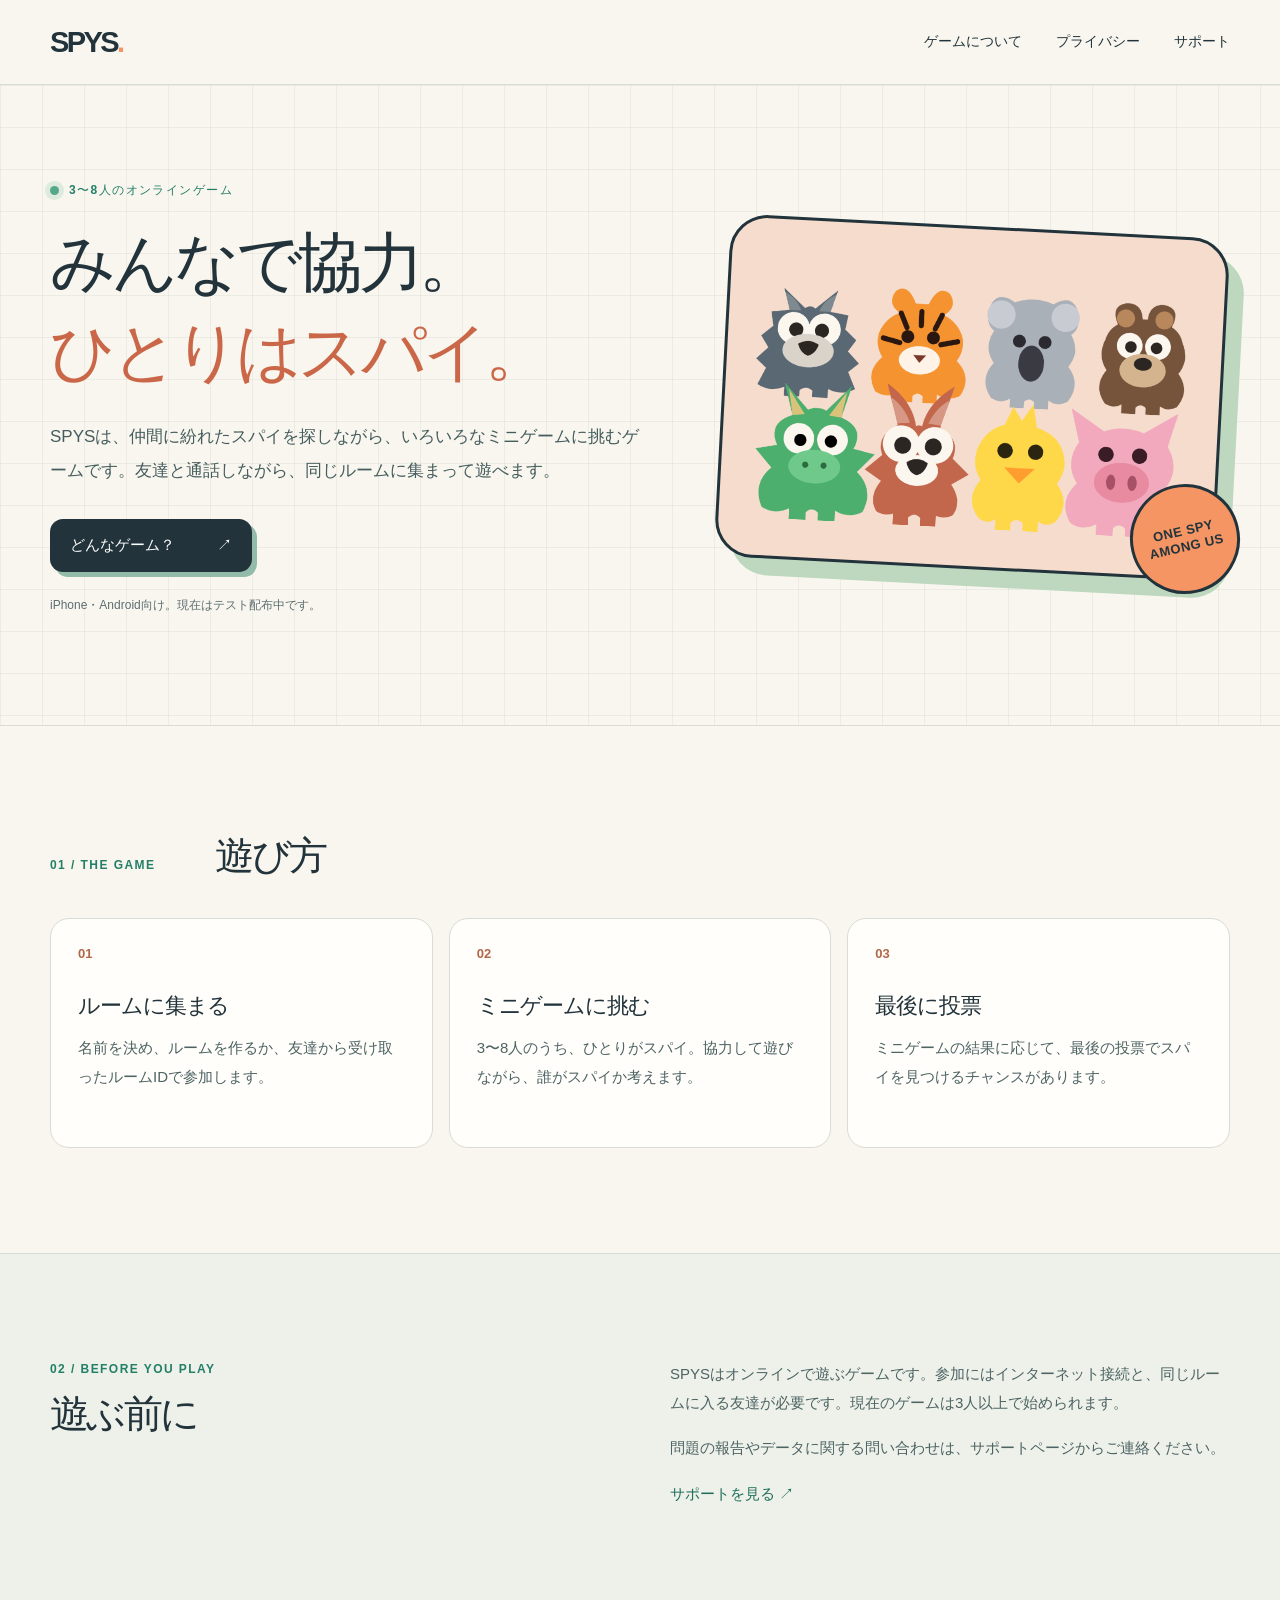
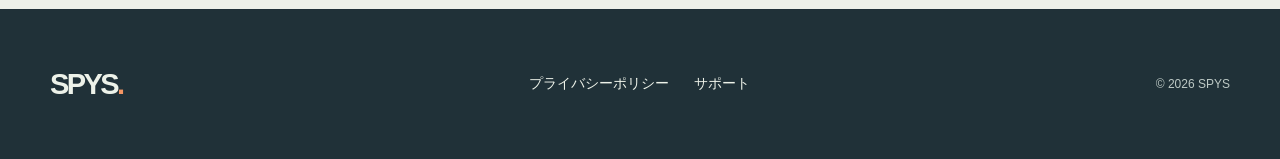
==== index.html @ bb809b17 "Draft SPYS public website and policy pages" ====
<!doctype html>
<html lang="ja">
<head>
  <meta charset="utf-8">
  <meta name="viewport" content="width=device-width, initial-scale=1">
  <meta name="theme-color" content="#f8f6ee">
  <meta name="description" content="SPYSは、3〜8人で遊ぶ協力と推理のオンラインミニゲームです。">
  <title>SPYS — ミニゲーム人狼</title>
  <link rel="icon" href="assets/icon.png" type="image/png">
  <link rel="stylesheet" href="styles.css">
</head>
<body>
  <header class="site-header">
    <div class="wrap header-inner">
      <a class="wordmark" href="./" aria-label="SPYS ホーム">SPYS<span class="wordmark-dot">.</span></a>
      <nav aria-label="メインメニュー">
        <a href="#about">ゲームについて</a>
        <a href="privacy.html">プライバシー</a>
        <a href="support.html">サポート</a>
      </nav>
    </div>
  </header>

  <main>
    <section class="hero grid-bg">
      <div class="wrap hero-inner">
        <div class="hero-copy">
          <p class="eyebrow"><span class="signal"></span> 3〜8人のオンラインゲーム</p>
          <h1>みんなで協力。<br><em>ひとりはスパイ。</em></h1>
          <p class="lead">SPYSは、仲間に紛れたスパイを探しながら、いろいろなミニゲームに挑むゲームです。友達と通話しながら、同じルームに集まって遊べます。</p>
          <a class="button" href="#about">どんなゲーム？ <span aria-hidden="true">↗</span></a>
          <p class="hero-note">iPhone・Android向け。現在はテスト配布中です。</p>
        </div>
        <div class="hero-art">
          <div class="art-frame"><img src="assets/lineup.png" alt="SPYSに登場する動物のコマ" width="1536" height="1024"></div>
          <span class="art-stamp">ONE SPY<br>AMONG US</span>
        </div>
      </div>
    </section>

    <section class="section wrap" id="about">
      <div class="section-heading"><span class="index">01 / THE GAME</span><h2>遊び方</h2></div>
      <div class="steps">
        <article><span class="step-no">01</span><h3>ルームに集まる</h3><p>名前を決め、ルームを作るか、友達から受け取ったルームIDで参加します。</p></article>
        <article><span class="step-no">02</span><h3>ミニゲームに挑む</h3><p>3〜8人のうち、ひとりがスパイ。協力して遊びながら、誰がスパイか考えます。</p></article>
        <article><span class="step-no">03</span><h3>最後に投票</h3><p>ミニゲームの結果に応じて、最後の投票でスパイを見つけるチャンスがあります。</p></article>
      </div>
    </section>

    <section class="section section-soft">
      <div class="wrap two-col">
        <div><span class="index">02 / BEFORE YOU PLAY</span><h2>遊ぶ前に</h2></div>
        <div class="body-copy"><p>SPYSはオンラインで遊ぶゲームです。参加にはインターネット接続と、同じルームに入る友達が必要です。現在のゲームは3人以上で始められます。</p><p>問題の報告やデータに関する問い合わせは、サポートページからご連絡ください。</p><a class="text-link" href="support.html">サポートを見る <span aria-hidden="true">↗</span></a></div>
      </div>
    </section>
  </main>

  <footer class="site-footer"><div class="wrap footer-inner"><span class="wordmark">SPYS<span class="wordmark-dot">.</span></span><div><a href="privacy.html">プライバシーポリシー</a><a href="support.html">サポート</a></div><small>© 2026 SPYS</small></div></footer>
</body>
</html>
---- styles.css ----
:root{color-scheme:light;--paper:#f8f6ee;--ink:#22333b;--muted:#5c6e71;--line:#d7ddd6;--orange:#f49563;--green:#53a889;--card:#fffefa;--soft:#edf1e9;font-family:Arial,'Hiragino Kaku Gothic ProN','Yu Gothic',Meiryo,sans-serif;font-synthesis:none}
*{box-sizing:border-box}
html{scroll-behavior:smooth}
body{margin:0;background:var(--paper);color:var(--ink)}
img{max-width:100%;height:auto}
a{color:inherit}
.wrap{width:min(1180px,calc(100% - 64px));margin-inline:auto}
.site-header{background:var(--paper);border-bottom:1px solid var(--line);position:relative;z-index:2}
.header-inner{min-height:84px;display:flex;align-items:center;justify-content:space-between;gap:24px}
.wordmark{font-family:Arial,sans-serif;font-weight:800;font-size:29px;letter-spacing:-.09em;text-decoration:none;line-height:1}
.wordmark-dot{color:var(--orange)}
nav{display:flex;gap:34px;align-items:center}
nav a,.site-footer a{font-size:14px;font-weight:700;text-decoration:none}
nav a:hover,.site-footer a:hover,.text-link:hover{text-decoration:underline;text-underline-offset:4px}
nav a[aria-current]{color:#237b62}
.grid-bg{background-image:linear-gradient(to right,rgba(74,100,98,.075) 1px,transparent 1px),linear-gradient(to bottom,rgba(74,100,98,.075) 1px,transparent 1px);background-size:42px 42px}
.hero{overflow:hidden;border-bottom:1px solid var(--line)}
.hero-inner{min-height:640px;display:grid;grid-template-columns:1.1fr .9fr;align-items:center;gap:34px;padding-block:78px 92px}
.hero-copy{max-width:670px;position:relative;z-index:1}
.eyebrow,.index{font-family:Arial,'Yu Gothic',Meiryo,sans-serif;letter-spacing:.12em;font-size:12px;font-weight:800;color:#247f68}
.eyebrow{display:flex;align-items:center;gap:10px;margin:0 0 20px}
.signal{display:inline-block;width:9px;height:9px;border-radius:50%;background:var(--green);box-shadow:0 0 0 5px rgba(83,168,137,.16)}
h1,h2,h3,p{margin-top:0}
.hero h1{font-size:clamp(45px,5.1vw,72px);line-height:1.35;letter-spacing:-.075em;margin-bottom:24px;font-weight:800}
.hero h1 em{font-style:normal;color:#cb6749}
.lead{font-size:17px;line-height:2;max-width:590px;color:#455d5e;margin-bottom:31px;font-weight:500}
.button{display:inline-flex;align-items:center;justify-content:space-between;gap:42px;background:var(--ink);color:#fff;text-decoration:none;font-size:15px;font-weight:800;min-width:194px;padding:17px 20px;border-radius:13px;box-shadow:5px 5px 0 #92bbaa;transition:transform .18s,box-shadow .18s}
.button:hover{transform:translate(2px,2px);box-shadow:3px 3px 0 #92bbaa}
.hero-note{font-size:12px;color:var(--muted);margin:25px 0 0}
.hero-art{position:relative;width:100%;min-width:0;max-width:500px;margin-inline:auto}
.art-frame{background:#f5dccc;border:3px solid var(--ink);border-radius:38px;padding:12px;transform:rotate(3deg);box-shadow:16px 17px 0 #bed8bf;overflow:hidden}
.art-frame img{display:block;width:100%;aspect-ratio:3/2;object-fit:contain;border-radius:26px}
.art-stamp{position:absolute;right:-18px;bottom:-24px;width:110px;height:110px;border-radius:50%;background:var(--orange);border:3px solid var(--ink);color:var(--ink);display:grid;place-content:center;text-align:center;font-size:13px;line-height:1.2;font-weight:800;letter-spacing:.04em;transform:rotate(-13deg)}
.section{padding-block:105px}
.section-heading{display:flex;align-items:baseline;gap:60px;margin-bottom:36px}
.section h2{font-size:39px;letter-spacing:-.07em;margin:0;line-height:1.3}
.steps{display:grid;grid-template-columns:repeat(3,1fr);gap:16px}
.steps article{background:var(--card);border:1px solid var(--line);border-radius:19px;padding:27px 27px 30px;min-height:230px}
.step-no{font-family:Arial,sans-serif;font-size:13px;font-weight:800;color:#b26749;display:block;margin-bottom:30px}
.steps h3{font-size:22px;letter-spacing:-.05em;margin-bottom:12px}
.steps p,.body-copy p{font-size:15px;line-height:1.95;color:#4d6364;margin-bottom:0}
.section-soft{background:var(--soft);border-top:1px solid var(--line)}
.two-col{display:grid;grid-template-columns:1fr 1fr;gap:60px}
.two-col h2{margin-top:12px}
.body-copy p+p{margin-top:16px}
.text-link{display:inline-block;margin-top:23px;font-size:15px;font-weight:800;color:#1f6e5b;text-decoration:none}
.site-footer{background:#203138;color:#edf2e9}
.footer-inner{min-height:150px;display:flex;align-items:center;justify-content:space-between;gap:28px}
.footer-inner>div{display:flex;gap:25px}
.footer-inner small{color:#bdc9c5;font-size:12px}
.document{padding-block:80px 110px;min-height:calc(100vh - 234px)}
.document-layout{display:grid;grid-template-columns:230px minmax(0,1fr);gap:40px;align-items:start}
.document-aside{padding-top:22px}
.aside-mark{font-size:230px;font-weight:800;color:#e9c9b6;line-height:1;margin-top:18px;letter-spacing:-.13em}
.document-card{background:var(--card);border:1px solid var(--line);border-radius:22px;padding:clamp(28px,5vw,72px);box-shadow:9px 10px 0 rgba(94,129,103,.12)}
.document-card h1{font-size:clamp(38px,4vw,58px);letter-spacing:-.075em;line-height:1.3;margin-bottom:18px}
.document-lead{font-size:17px;color:#4a6060;line-height:1.9;max-width:640px;margin-bottom:22px}
.update{font-size:12px;color:var(--muted);padding-bottom:35px;border-bottom:1px solid var(--line)}
.document-card section{padding-top:29px}
.document-card section h2{font-size:21px;letter-spacing:-.045em;margin-bottom:10px}
.document-card section p{font-size:15px;line-height:2;color:#465b5c;margin-bottom:12px}
.document-card section a{color:#1d745e;text-decoration-thickness:1px;text-underline-offset:3px}
.draft-note{font-size:13px!important;line-height:1.8!important;color:#745434!important;background:#fff0db;padding:14px 16px;border-radius:10px;margin:28px 0 0!important}
details{border-top:1px solid var(--line);padding:17px 0}
details:last-child{border-bottom:1px solid var(--line)}
summary{cursor:pointer;font-size:15px;font-weight:700}
details p{margin:12px 0 0!important}
@media(max-width:800px){.wrap{width:min(100% - 36px,660px)}.header-inner{min-height:72px}nav{gap:18px}nav a{font-size:12px}.hero-inner{grid-template-columns:minmax(0,1fr);padding-block:60px 80px;gap:46px}.hero-copy{min-width:0}.hero h1{font-size:clamp(41px,8vw,60px)}.hero-art{max-width:420px}.section{padding-block:75px}.section-heading{gap:20px}.steps{grid-template-columns:1fr}.steps article{min-height:0}.step-no{margin-bottom:19px}.two-col{grid-template-columns:1fr;gap:25px}.document-layout{grid-template-columns:1fr}.document-aside{display:none}.document{padding-block:36px 75px}.footer-inner{padding-block:30px;min-height:0;flex-wrap:wrap}}
@media(max-width:520px){.wrap{width:calc(100% - 28px)}.header-inner{align-items:flex-start;flex-direction:column;justify-content:center;gap:14px;padding-block:17px}nav{gap:14px;flex-wrap:wrap}.hero h1{font-size:40px}.lead{font-size:15px}.art-stamp{right:-6px;width:88px;height:88px;font-size:10px}.section-heading{display:block}.section-heading h2{margin-top:8px}.section h2{font-size:33px}.document-card{padding:25px 22px}.footer-inner>div{flex-wrap:wrap;gap:12px}}
@media(prefers-reduced-motion:reduce){html{scroll-behavior:auto}.button{transition:none}}
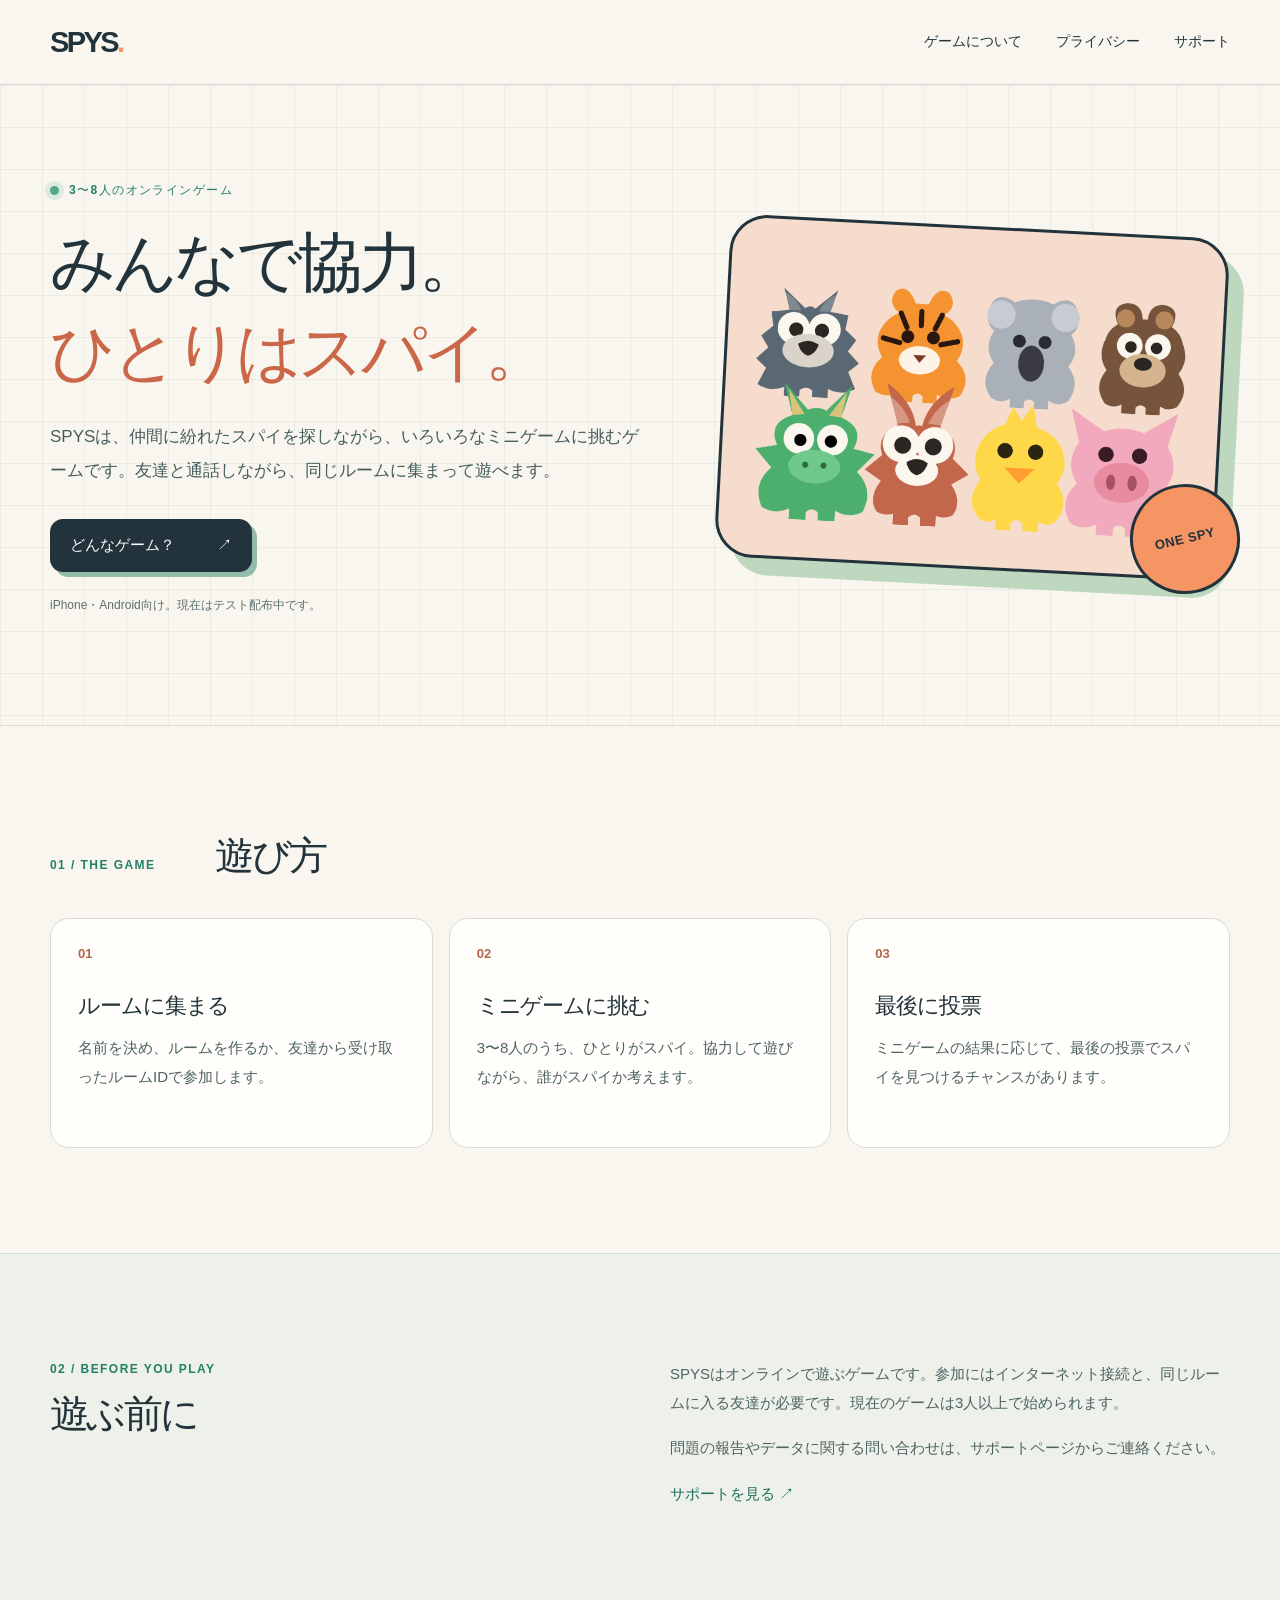
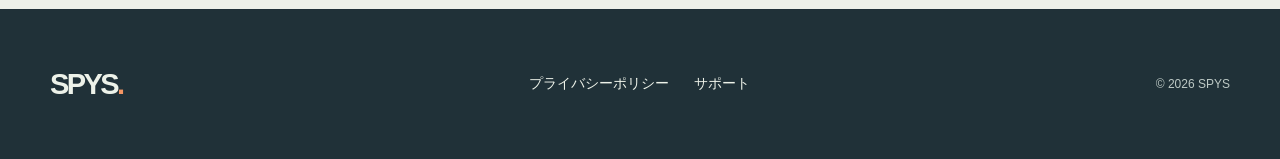
==== commit c9ecbdf4: "Add automatic retention periods to privacy policy; shorten hero stamp to ONE SPY Co-Authored-By: Cla" ====
--- a/index.html
+++ b/index.html
@@ -33,7 +33,7 @@
         </div>
         <div class="hero-art">
           <div class="art-frame"><img src="assets/lineup.png" alt="SPYSに登場する動物のコマ" width="1536" height="1024"></div>
-          <span class="art-stamp">ONE SPY<br>AMONG US</span>
+          <span class="art-stamp">ONE SPY</span>
         </div>
       </div>
     </section>
--- a/styles.css
+++ b/styles.css
@@ -59,6 +59,9 @@
 .document-card section{padding-top:29px}
 .document-card section h2{font-size:21px;letter-spacing:-.045em;margin-bottom:10px}
 .document-card section p{font-size:15px;line-height:2;color:#465b5c;margin-bottom:12px}
+.document-card section ul{font-size:15px;line-height:1.9;color:#465b5c;margin:0 0 12px;padding-left:1.3em}
+.document-card section li{margin-bottom:8px}
+.document-card section li strong{color:#2d3f40}
 .document-card section a{color:#1d745e;text-decoration-thickness:1px;text-underline-offset:3px}
 .draft-note{font-size:13px!important;line-height:1.8!important;color:#745434!important;background:#fff0db;padding:14px 16px;border-radius:10px;margin:28px 0 0!important}
 details{border-top:1px solid var(--line);padding:17px 0}
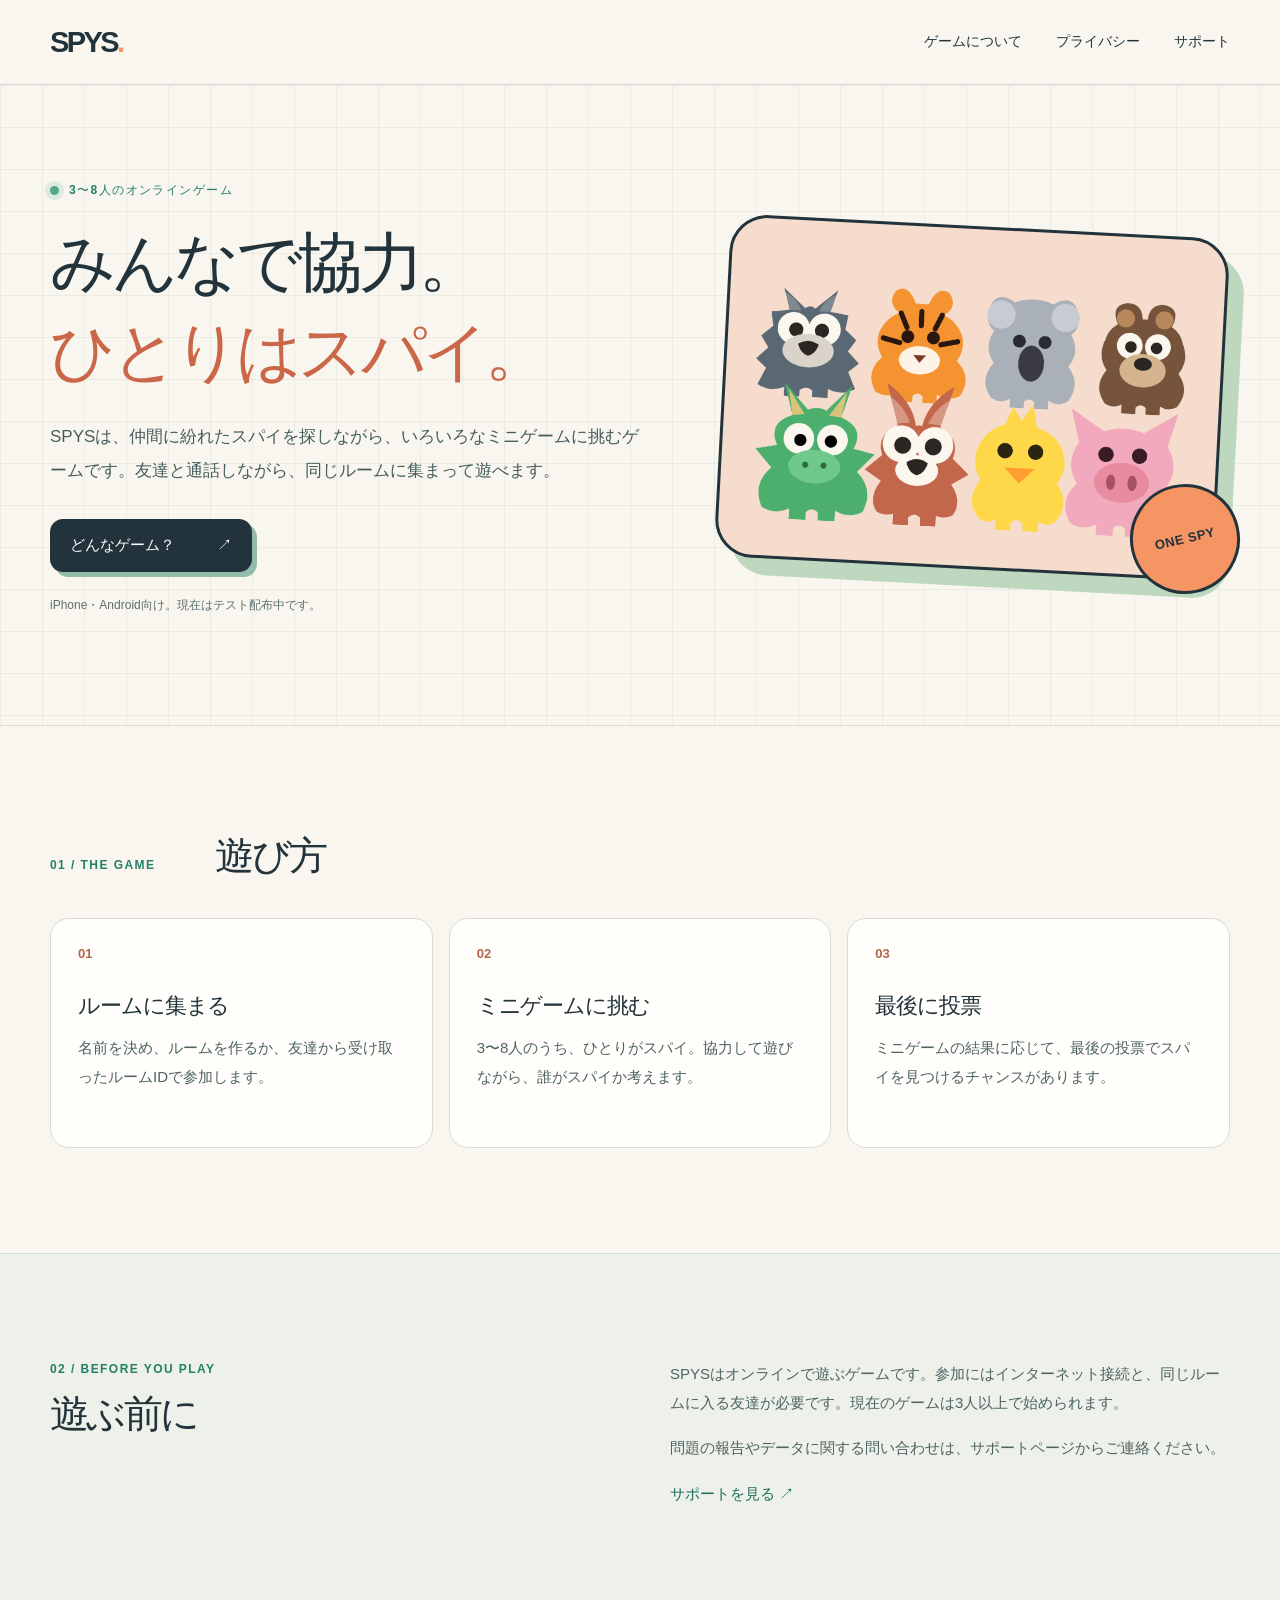
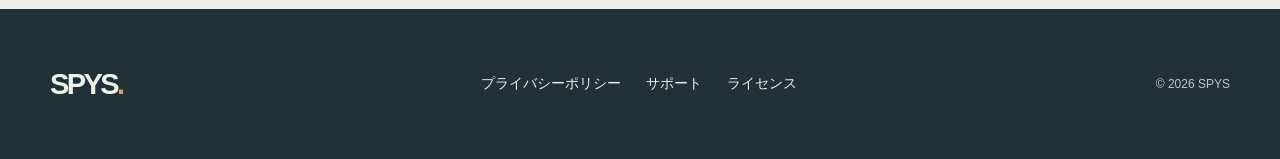
==== commit de6b4880: "Add licenses page for Godot and the M PLUS Rounded 1c font; mention practice mode in support FAQ Co-" ====
--- a/index.html
+++ b/index.html
@@ -55,6 +55,6 @@
     </section>
   </main>
 
-  <footer class="site-footer"><div class="wrap footer-inner"><span class="wordmark">SPYS<span class="wordmark-dot">.</span></span><div><a href="privacy.html">プライバシーポリシー</a><a href="support.html">サポート</a></div><small>© 2026 SPYS</small></div></footer>
+  <footer class="site-footer"><div class="wrap footer-inner"><span class="wordmark">SPYS<span class="wordmark-dot">.</span></span><div><a href="privacy.html">プライバシーポリシー</a><a href="support.html">サポート</a><a href="licenses.html">ライセンス</a></div><small>© 2026 SPYS</small></div></footer>
 </body>
 </html>
--- a/styles.css
+++ b/styles.css
@@ -71,3 +71,5 @@
 @media(max-width:800px){.wrap{width:min(100% - 36px,660px)}.header-inner{min-height:72px}nav{gap:18px}nav a{font-size:12px}.hero-inner{grid-template-columns:minmax(0,1fr);padding-block:60px 80px;gap:46px}.hero-copy{min-width:0}.hero h1{font-size:clamp(41px,8vw,60px)}.hero-art{max-width:420px}.section{padding-block:75px}.section-heading{gap:20px}.steps{grid-template-columns:1fr}.steps article{min-height:0}.step-no{margin-bottom:19px}.two-col{grid-template-columns:1fr;gap:25px}.document-layout{grid-template-columns:1fr}.document-aside{display:none}.document{padding-block:36px 75px}.footer-inner{padding-block:30px;min-height:0;flex-wrap:wrap}}
 @media(max-width:520px){.wrap{width:calc(100% - 28px)}.header-inner{align-items:flex-start;flex-direction:column;justify-content:center;gap:14px;padding-block:17px}nav{gap:14px;flex-wrap:wrap}.hero h1{font-size:40px}.lead{font-size:15px}.art-stamp{right:-6px;width:88px;height:88px;font-size:10px}.section-heading{display:block}.section-heading h2{margin-top:8px}.section h2{font-size:33px}.document-card{padding:25px 22px}.footer-inner>div{flex-wrap:wrap;gap:12px}}
 @media(prefers-reduced-motion:reduce){html{scroll-behavior:auto}.button{transition:none}}
+.license-text{font:12px/1.6 ui-monospace,SFMono-Regular,Menlo,Consolas,monospace;color:#465b5c;background:#f8f6ee;border:1px solid var(--line);border-radius:12px;padding:14px 16px;margin:8px 0 12px;white-space:pre-wrap;overflow-wrap:anywhere;max-height:360px;overflow:auto}
+.license-list{font-size:13px!important;line-height:1.7!important;overflow-wrap:anywhere}
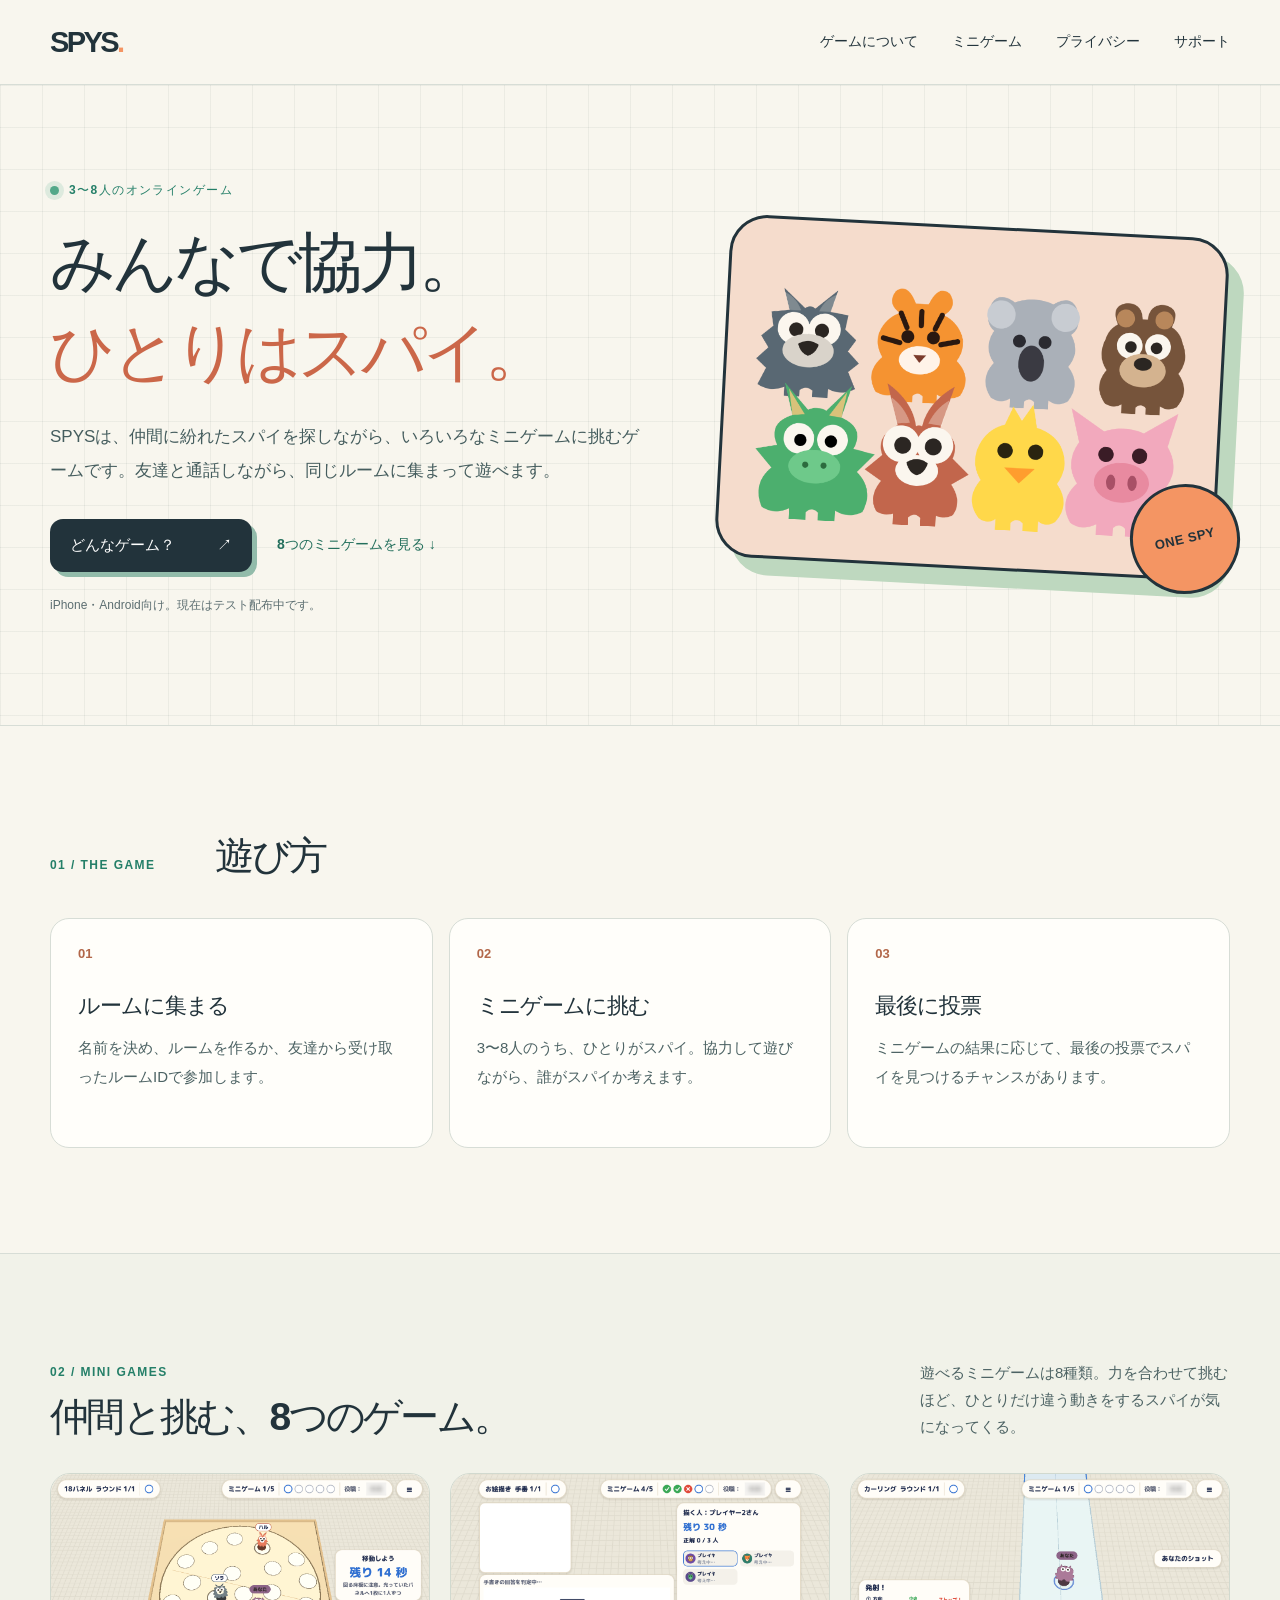
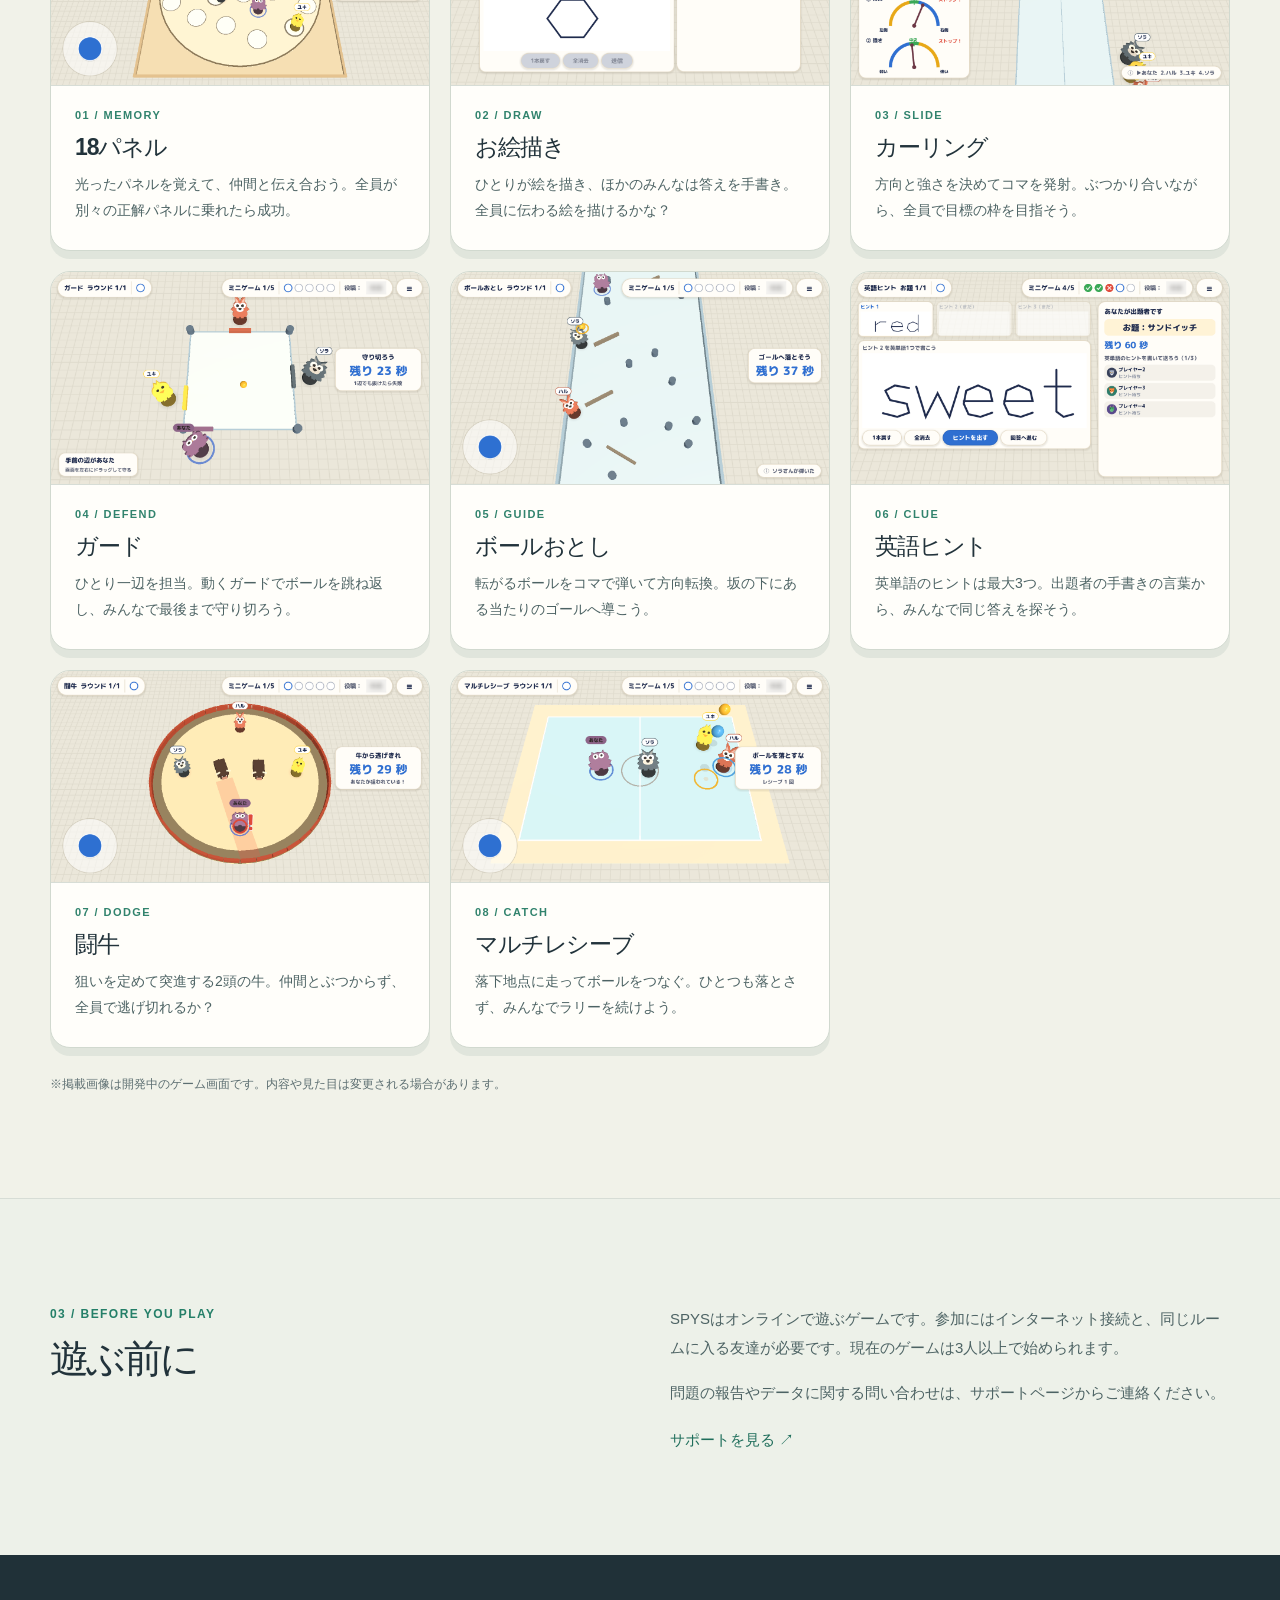
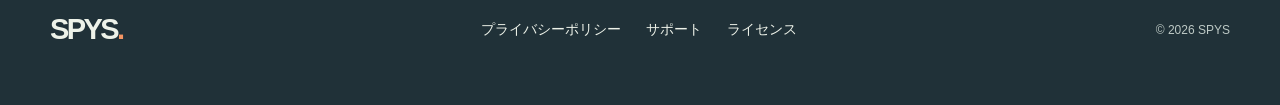
==== commit 71da48f9: "Add screenshot gallery for eight SPYS minigames" ====
--- a/index.html
+++ b/index.html
@@ -15,6 +15,7 @@
       <a class="wordmark" href="./" aria-label="SPYS ホーム">SPYS<span class="wordmark-dot">.</span></a>
       <nav aria-label="メインメニュー">
         <a href="#about">ゲームについて</a>
+        <a href="#minigames">ミニゲーム</a>
         <a href="privacy.html">プライバシー</a>
         <a href="support.html">サポート</a>
       </nav>
@@ -28,7 +29,7 @@
           <p class="eyebrow"><span class="signal"></span> 3〜8人のオンラインゲーム</p>
           <h1>みんなで協力。<br><em>ひとりはスパイ。</em></h1>
           <p class="lead">SPYSは、仲間に紛れたスパイを探しながら、いろいろなミニゲームに挑むゲームです。友達と通話しながら、同じルームに集まって遊べます。</p>
-          <a class="button" href="#about">どんなゲーム？ <span aria-hidden="true">↗</span></a>
+          <div class="hero-actions"><a class="button" href="#about">どんなゲーム？ <span aria-hidden="true">↗</span></a><a class="hero-games-link" href="#minigames">8つのミニゲームを見る <span aria-hidden="true">↓</span></a></div>
           <p class="hero-note">iPhone・Android向け。現在はテスト配布中です。</p>
         </div>
         <div class="hero-art">
@@ -47,9 +48,29 @@
       </div>
     </section>
 
+    <section class="section games-section" id="minigames" aria-labelledby="games-title">
+      <div class="wrap">
+        <div class="section-heading games-heading">
+          <div><span class="index">02 / MINI GAMES</span><h2 id="games-title">仲間と挑む、8つのゲーム。</h2></div>
+          <p>遊べるミニゲームは8種類。力を合わせて挑むほど、ひとりだけ違う動きをするスパイが気になってくる。</p>
+        </div>
+        <div class="games-grid">
+          <article class="game-card"><img src="assets/games/panels18.png" alt="回転する18枚のパネルの上を動物のコマが移動するゲーム画面" width="1280" height="720" loading="lazy"><div class="game-card-copy"><span class="game-number">01 / MEMORY</span><h3>18パネル</h3><p>光ったパネルを覚えて、仲間と伝え合おう。全員が別々の正解パネルに乗れたら成功。</p></div></article>
+          <article class="game-card"><img src="assets/games/drawing.png" alt="描き手の絵を見て、白いキャンバスに答えを手書きしたお絵描きのゲーム画面" width="1280" height="720" loading="lazy"><div class="game-card-copy"><span class="game-number">02 / DRAW</span><h3>お絵描き</h3><p>ひとりが絵を描き、ほかのみんなは答えを手書き。全員に伝わる絵を描けるかな？</p></div></article>
+          <article class="game-card"><img src="assets/games/curling.png" alt="動物のコマを滑らせるカーリングのレーンと発射メーター" width="1280" height="720" loading="lazy"><div class="game-card-copy"><span class="game-number">03 / SLIDE</span><h3>カーリング</h3><p>方向と強さを決めてコマを発射。ぶつかり合いながら、全員で目標の枠を目指そう。</p></div></article>
+          <article class="game-card"><img src="assets/games/guard.png" alt="動物たちが多角形の盤の辺を守り、中央のボールを跳ね返すゲーム画面" width="1280" height="720" loading="lazy"><div class="game-card-copy"><span class="game-number">04 / DEFEND</span><h3>ガード</h3><p>ひとり一辺を担当。動くガードでボールを跳ね返し、みんなで最後まで守り切ろう。</p></div></article>
+          <article class="game-card"><img src="assets/games/goal-drop.png" alt="ピンや板のある坂で、動物のコマがボールをゴールへ導くゲーム画面" width="1280" height="720" loading="lazy"><div class="game-card-copy"><span class="game-number">05 / GUIDE</span><h3>ボールおとし</h3><p>転がるボールをコマで弾いて方向転換。坂の下にある当たりのゴールへ導こう。</p></div></article>
+          <article class="game-card"><img src="assets/games/hint.png" alt="手書きの英単語ヒントを出している英語ヒントのゲーム画面" width="1280" height="720" loading="lazy"><div class="game-card-copy"><span class="game-number">06 / CLUE</span><h3>英語ヒント</h3><p>英単語のヒントは最大3つ。出題者の手書きの言葉から、みんなで同じ答えを探そう。</p></div></article>
+          <article class="game-card"><img src="assets/games/bull.png" alt="丸い闘技場で2頭の牛から動物のコマが逃げるゲーム画面" width="1280" height="720" loading="lazy"><div class="game-card-copy"><span class="game-number">07 / DODGE</span><h3>闘牛</h3><p>狙いを定めて突進する2頭の牛。仲間とぶつからず、全員で逃げ切れるか？</p></div></article>
+          <article class="game-card"><img src="assets/games/receive.png" alt="コート上で動物たちが複数の色つきボールをレシーブするゲーム画面" width="1280" height="720" loading="lazy"><div class="game-card-copy"><span class="game-number">08 / CATCH</span><h3>マルチレシーブ</h3><p>落下地点に走ってボールをつなぐ。ひとつも落とさず、みんなでラリーを続けよう。</p></div></article>
+        </div>
+        <p class="games-note">※掲載画像は開発中のゲーム画面です。内容や見た目は変更される場合があります。</p>
+      </div>
+    </section>
+
     <section class="section section-soft">
       <div class="wrap two-col">
-        <div><span class="index">02 / BEFORE YOU PLAY</span><h2>遊ぶ前に</h2></div>
+        <div><span class="index">03 / BEFORE YOU PLAY</span><h2>遊ぶ前に</h2></div>
         <div class="body-copy"><p>SPYSはオンラインで遊ぶゲームです。参加にはインターネット接続と、同じルームに入る友達が必要です。現在のゲームは3人以上で始められます。</p><p>問題の報告やデータに関する問い合わせは、サポートページからご連絡ください。</p><a class="text-link" href="support.html">サポートを見る <span aria-hidden="true">↗</span></a></div>
       </div>
     </section>
--- a/styles.css
+++ b/styles.css
@@ -26,6 +26,9 @@
 .lead{font-size:17px;line-height:2;max-width:590px;color:#455d5e;margin-bottom:31px;font-weight:500}
 .button{display:inline-flex;align-items:center;justify-content:space-between;gap:42px;background:var(--ink);color:#fff;text-decoration:none;font-size:15px;font-weight:800;min-width:194px;padding:17px 20px;border-radius:13px;box-shadow:5px 5px 0 #92bbaa;transition:transform .18s,box-shadow .18s}
 .button:hover{transform:translate(2px,2px);box-shadow:3px 3px 0 #92bbaa}
+.hero-actions{display:flex;align-items:center;gap:25px;flex-wrap:wrap}
+.hero-games-link{font-size:14px;font-weight:800;color:#236f5c;text-decoration:none;text-underline-offset:4px}
+.hero-games-link:hover{text-decoration:underline}
 .hero-note{font-size:12px;color:var(--muted);margin:25px 0 0}
 .hero-art{position:relative;width:100%;min-width:0;max-width:500px;margin-inline:auto}
 .art-frame{background:#f5dccc;border:3px solid var(--ink);border-radius:38px;padding:12px;transform:rotate(3deg);box-shadow:16px 17px 0 #bed8bf;overflow:hidden}
@@ -39,6 +42,18 @@
 .step-no{font-family:Arial,sans-serif;font-size:13px;font-weight:800;color:#b26749;display:block;margin-bottom:30px}
 .steps h3{font-size:22px;letter-spacing:-.05em;margin-bottom:12px}
 .steps p,.body-copy p{font-size:15px;line-height:1.95;color:#4d6364;margin-bottom:0}
+.games-section{background:#f1f2e9;border-top:1px solid var(--line)}
+.games-heading{justify-content:space-between;align-items:end;gap:48px;margin-bottom:30px}
+.games-heading h2{margin-top:12px;max-width:780px}
+.games-heading p{max-width:310px;margin:0 0 3px;color:#4d6364;font-size:15px;line-height:1.8}
+.games-grid{display:grid;grid-template-columns:repeat(3,minmax(0,1fr));gap:20px}
+.game-card{min-width:0;overflow:hidden;background:var(--card);border:1px solid #d1d9cf;border-radius:20px;box-shadow:0 8px 0 rgba(57,101,88,.09)}
+.game-card img{display:block;width:100%;aspect-ratio:16/9;object-fit:cover;background:#e4e6dc;border-bottom:1px solid var(--line)}
+.game-card-copy{padding:23px 24px 26px}
+.game-number{display:block;color:#31836d;font-family:Arial,sans-serif;font-size:11px;font-weight:800;letter-spacing:.13em;margin-bottom:11px}
+.game-card h3{font-size:23px;letter-spacing:-.05em;margin-bottom:9px}
+.game-card p{font-size:14px;line-height:1.85;color:#4d6364;margin:0}
+.games-note{font-size:12px;color:var(--muted);margin:28px 0 0}
 .section-soft{background:var(--soft);border-top:1px solid var(--line)}
 .two-col{display:grid;grid-template-columns:1fr 1fr;gap:60px}
 .two-col h2{margin-top:12px}
@@ -68,8 +83,9 @@
 details:last-child{border-bottom:1px solid var(--line)}
 summary{cursor:pointer;font-size:15px;font-weight:700}
 details p{margin:12px 0 0!important}
+@media(max-width:1000px){.games-grid{grid-template-columns:repeat(2,minmax(0,1fr))}.games-heading{display:block}.games-heading p{max-width:680px;margin-top:14px}}
 @media(max-width:800px){.wrap{width:min(100% - 36px,660px)}.header-inner{min-height:72px}nav{gap:18px}nav a{font-size:12px}.hero-inner{grid-template-columns:minmax(0,1fr);padding-block:60px 80px;gap:46px}.hero-copy{min-width:0}.hero h1{font-size:clamp(41px,8vw,60px)}.hero-art{max-width:420px}.section{padding-block:75px}.section-heading{gap:20px}.steps{grid-template-columns:1fr}.steps article{min-height:0}.step-no{margin-bottom:19px}.two-col{grid-template-columns:1fr;gap:25px}.document-layout{grid-template-columns:1fr}.document-aside{display:none}.document{padding-block:36px 75px}.footer-inner{padding-block:30px;min-height:0;flex-wrap:wrap}}
-@media(max-width:520px){.wrap{width:calc(100% - 28px)}.header-inner{align-items:flex-start;flex-direction:column;justify-content:center;gap:14px;padding-block:17px}nav{gap:14px;flex-wrap:wrap}.hero h1{font-size:40px}.lead{font-size:15px}.art-stamp{right:-6px;width:88px;height:88px;font-size:10px}.section-heading{display:block}.section-heading h2{margin-top:8px}.section h2{font-size:33px}.document-card{padding:25px 22px}.footer-inner>div{flex-wrap:wrap;gap:12px}}
+@media(max-width:520px){.wrap{width:calc(100% - 28px)}.header-inner{align-items:flex-start;flex-direction:column;justify-content:center;gap:14px;padding-block:17px}nav{gap:14px;flex-wrap:wrap}.hero h1{font-size:40px}.lead{font-size:15px}.art-stamp{right:-6px;width:88px;height:88px;font-size:10px}.section-heading{display:block}.section-heading h2{margin-top:8px}.section h2{font-size:33px}.games-grid{grid-template-columns:1fr}.game-card-copy{padding:20px 21px 23px}.document-card{padding:25px 22px}.footer-inner>div{flex-wrap:wrap;gap:12px}}
 @media(prefers-reduced-motion:reduce){html{scroll-behavior:auto}.button{transition:none}}
 .license-text{font:12px/1.6 ui-monospace,SFMono-Regular,Menlo,Consolas,monospace;color:#465b5c;background:#f8f6ee;border:1px solid var(--line);border-radius:12px;padding:14px 16px;margin:8px 0 12px;white-space:pre-wrap;overflow-wrap:anywhere;max-height:360px;overflow:auto}
 .license-list{font-size:13px!important;line-height:1.7!important;overflow-wrap:anywhere}
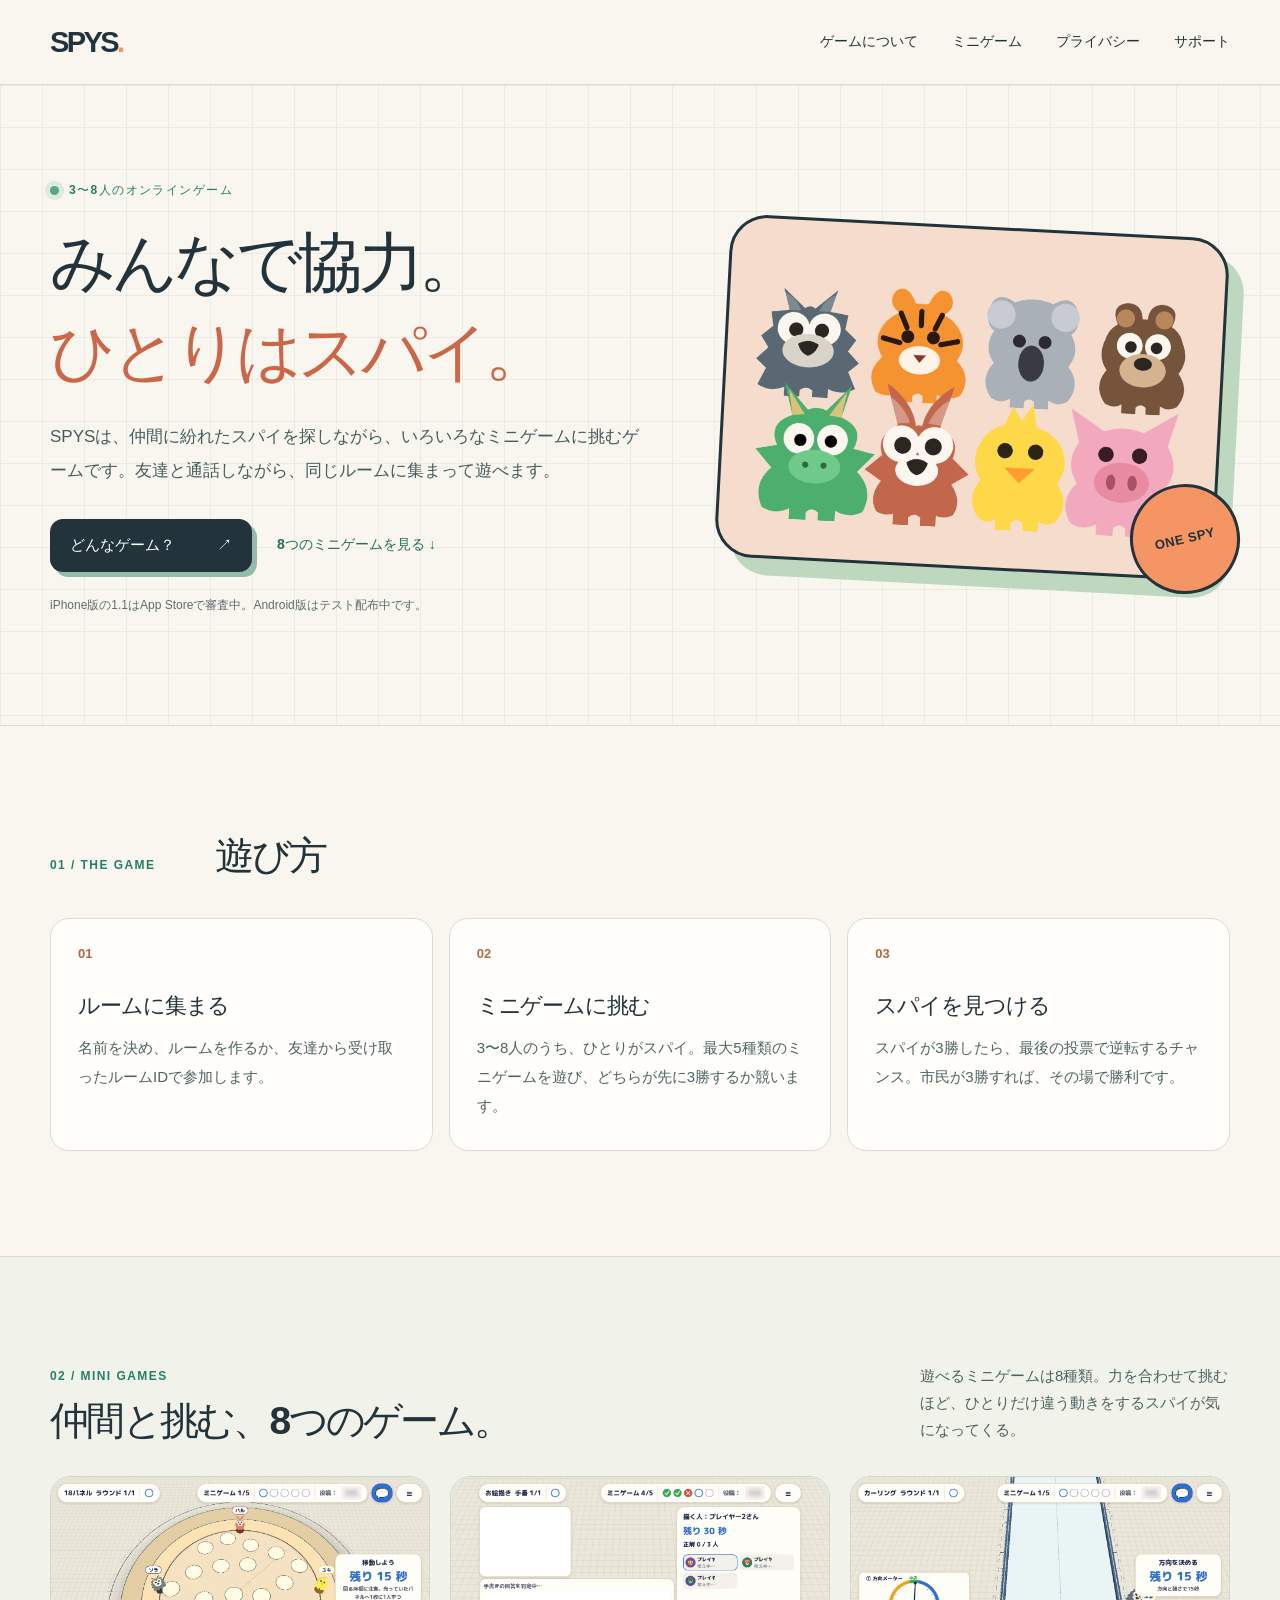
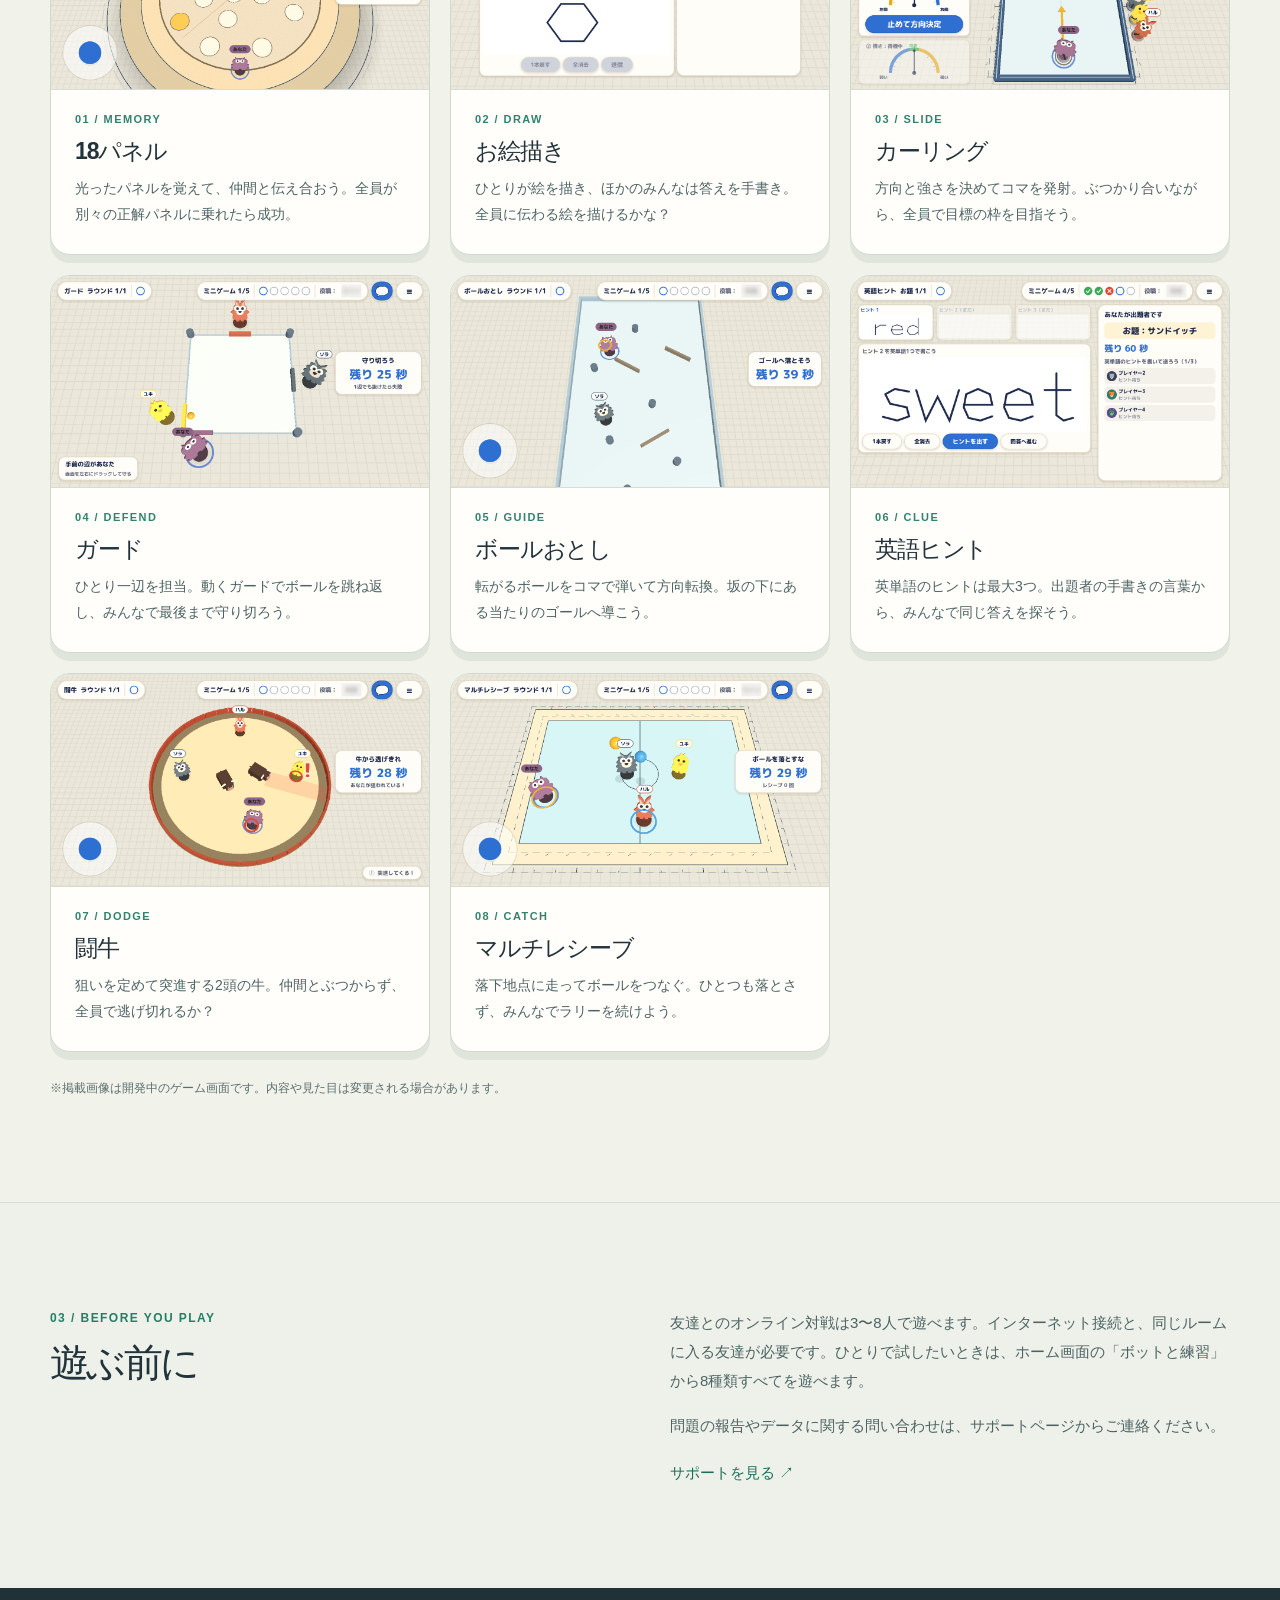
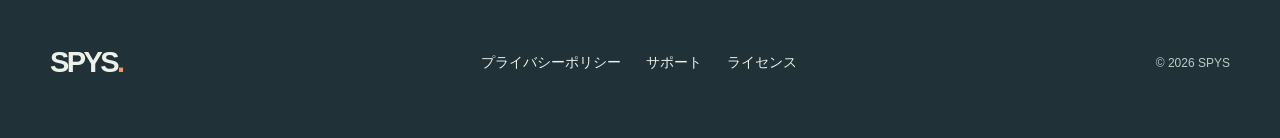
==== commit 50f21dd2: "Refresh SPYS site for current game and review status" ====
--- a/index.html
+++ b/index.html
@@ -30,7 +30,7 @@
           <h1>みんなで協力。<br><em>ひとりはスパイ。</em></h1>
           <p class="lead">SPYSは、仲間に紛れたスパイを探しながら、いろいろなミニゲームに挑むゲームです。友達と通話しながら、同じルームに集まって遊べます。</p>
           <div class="hero-actions"><a class="button" href="#about">どんなゲーム？ <span aria-hidden="true">↗</span></a><a class="hero-games-link" href="#minigames">8つのミニゲームを見る <span aria-hidden="true">↓</span></a></div>
-          <p class="hero-note">iPhone・Android向け。現在はテスト配布中です。</p>
+          <p class="hero-note">iPhone版の1.1はApp Storeで審査中。Android版はテスト配布中です。</p>
         </div>
         <div class="hero-art">
           <div class="art-frame"><img src="assets/lineup.png" alt="SPYSに登場する動物のコマ" width="1536" height="1024"></div>
@@ -43,8 +43,8 @@
       <div class="section-heading"><span class="index">01 / THE GAME</span><h2>遊び方</h2></div>
       <div class="steps">
         <article><span class="step-no">01</span><h3>ルームに集まる</h3><p>名前を決め、ルームを作るか、友達から受け取ったルームIDで参加します。</p></article>
-        <article><span class="step-no">02</span><h3>ミニゲームに挑む</h3><p>3〜8人のうち、ひとりがスパイ。協力して遊びながら、誰がスパイか考えます。</p></article>
-        <article><span class="step-no">03</span><h3>最後に投票</h3><p>ミニゲームの結果に応じて、最後の投票でスパイを見つけるチャンスがあります。</p></article>
+        <article><span class="step-no">02</span><h3>ミニゲームに挑む</h3><p>3〜8人のうち、ひとりがスパイ。最大5種類のミニゲームを遊び、どちらが先に3勝するか競います。</p></article>
+        <article><span class="step-no">03</span><h3>スパイを見つける</h3><p>スパイが3勝したら、最後の投票で逆転するチャンス。市民が3勝すれば、その場で勝利です。</p></article>
       </div>
     </section>
 
@@ -71,7 +71,7 @@
     <section class="section section-soft">
       <div class="wrap two-col">
         <div><span class="index">03 / BEFORE YOU PLAY</span><h2>遊ぶ前に</h2></div>
-        <div class="body-copy"><p>SPYSはオンラインで遊ぶゲームです。参加にはインターネット接続と、同じルームに入る友達が必要です。現在のゲームは3人以上で始められます。</p><p>問題の報告やデータに関する問い合わせは、サポートページからご連絡ください。</p><a class="text-link" href="support.html">サポートを見る <span aria-hidden="true">↗</span></a></div>
+        <div class="body-copy"><p>友達とのオンライン対戦は3〜8人で遊べます。インターネット接続と、同じルームに入る友達が必要です。ひとりで試したいときは、ホーム画面の「ボットと練習」から8種類すべてを遊べます。</p><p>問題の報告やデータに関する問い合わせは、サポートページからご連絡ください。</p><a class="text-link" href="support.html">サポートを見る <span aria-hidden="true">↗</span></a></div>
       </div>
     </section>
   </main>
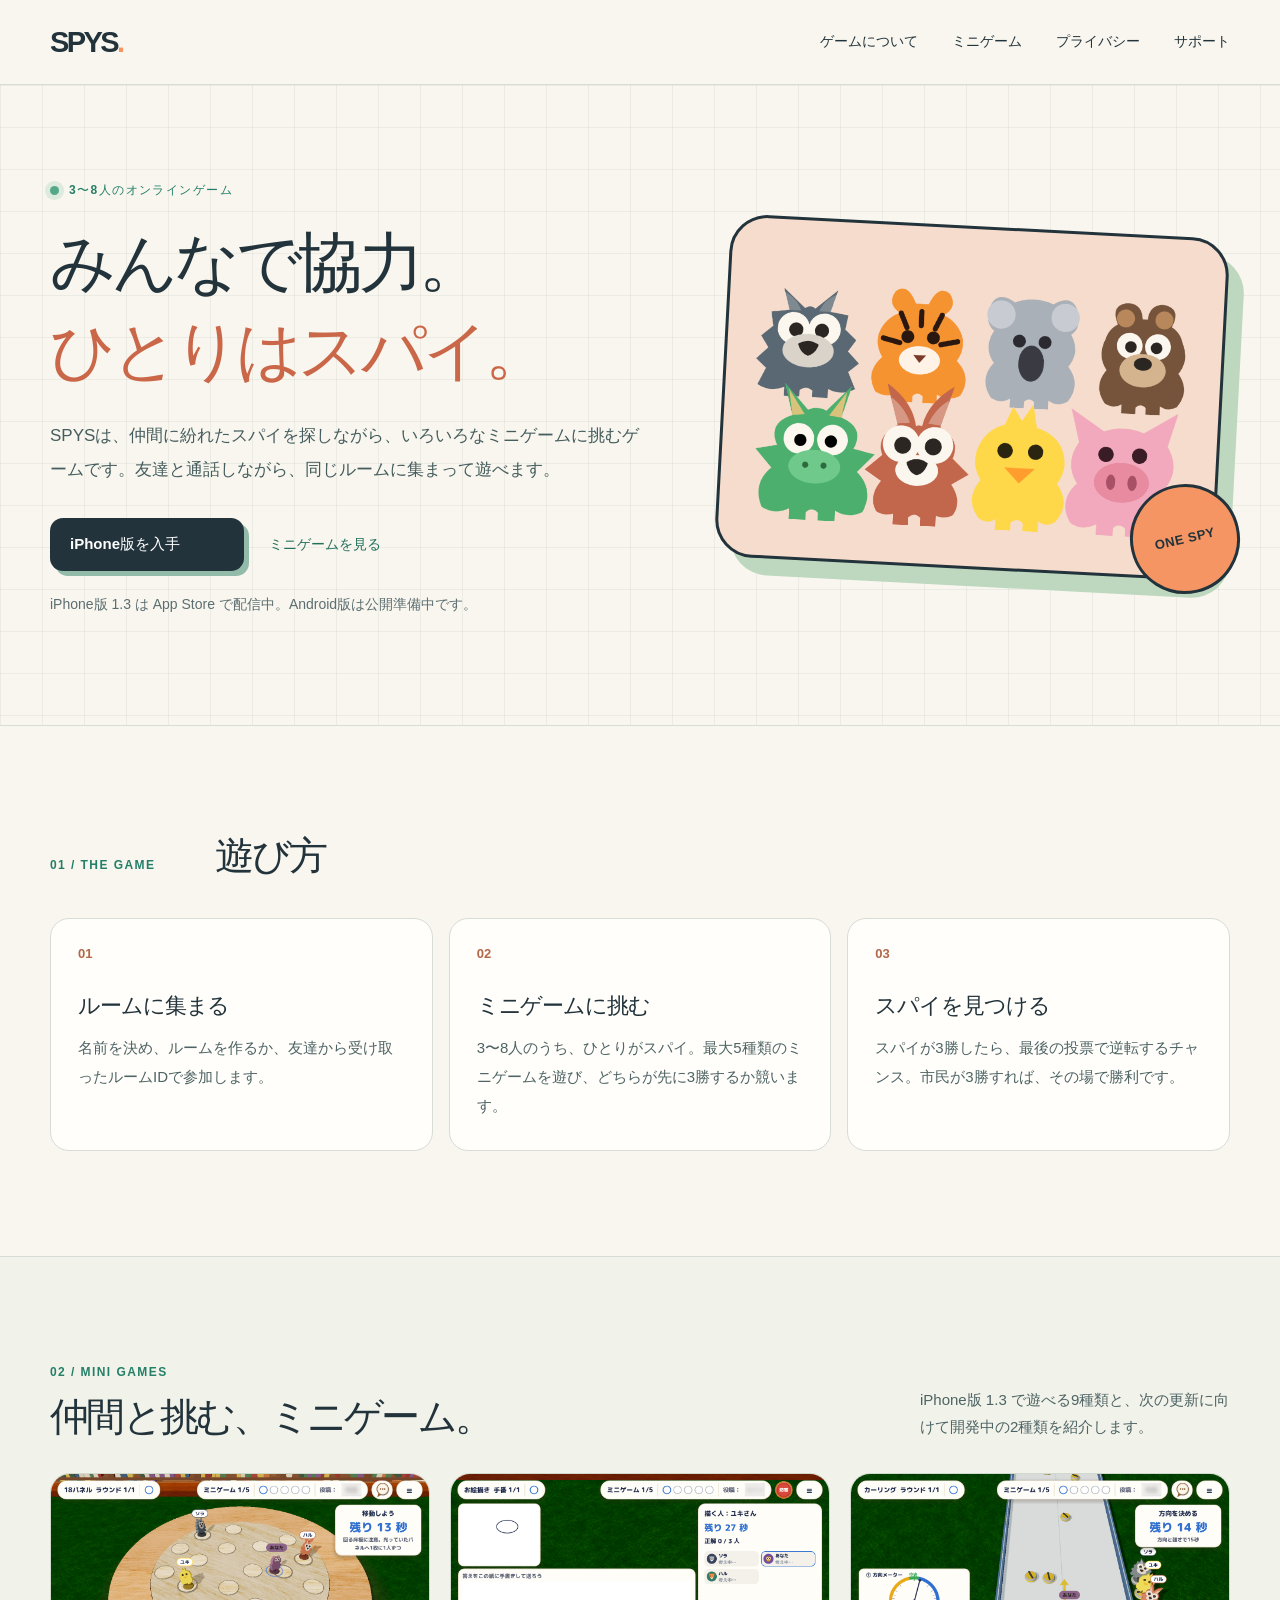
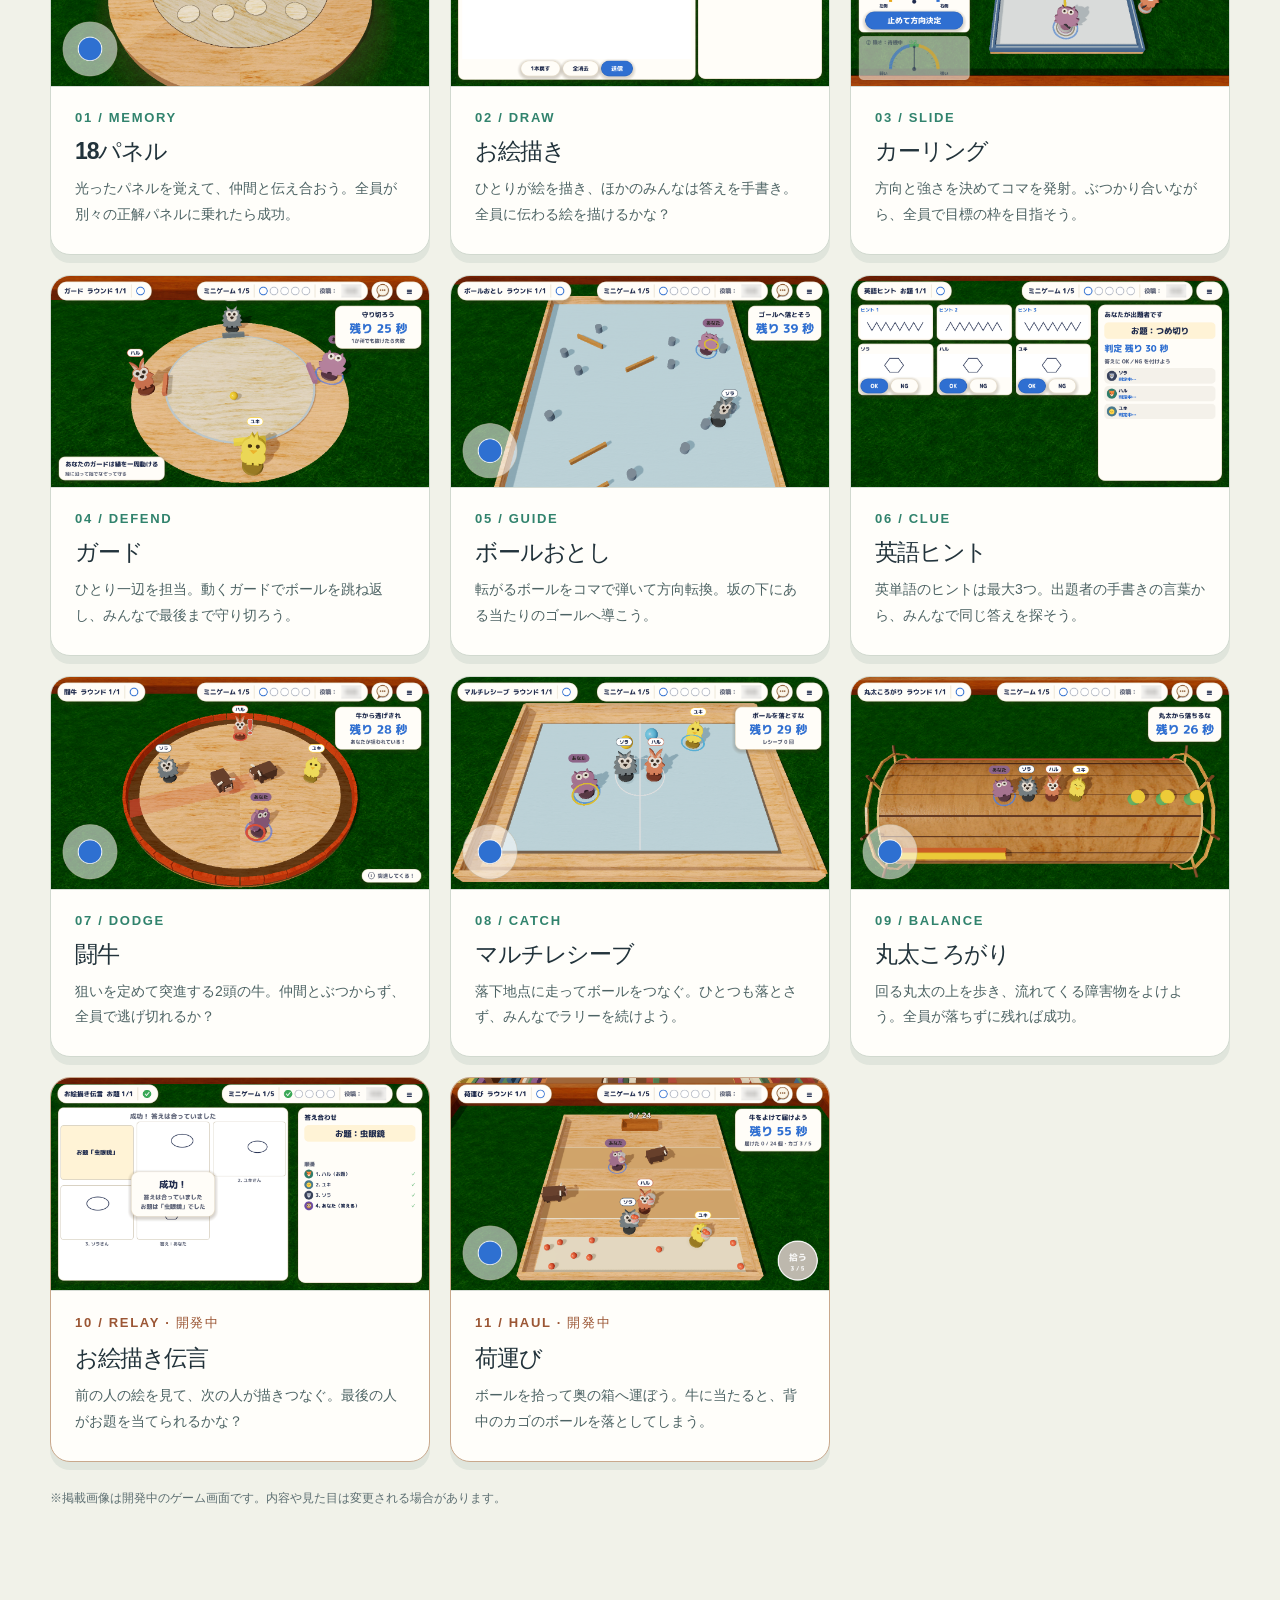
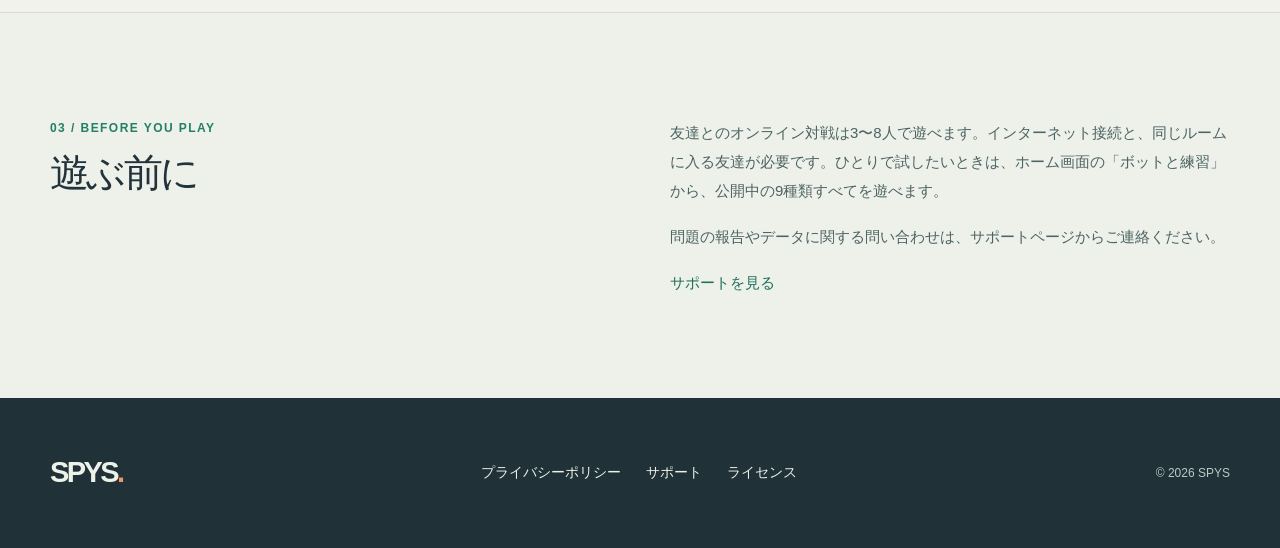
==== commit 588d5c90: "Refresh site for SPYS 1.3 and current minigames" ====
--- a/index.html
+++ b/index.html
@@ -29,8 +29,8 @@
           <p class="eyebrow"><span class="signal"></span> 3〜8人のオンラインゲーム</p>
           <h1>みんなで協力。<br><em>ひとりはスパイ。</em></h1>
           <p class="lead">SPYSは、仲間に紛れたスパイを探しながら、いろいろなミニゲームに挑むゲームです。友達と通話しながら、同じルームに集まって遊べます。</p>
-          <div class="hero-actions"><a class="button" href="#about">どんなゲーム？ <span aria-hidden="true">↗</span></a><a class="hero-games-link" href="#minigames">8つのミニゲームを見る <span aria-hidden="true">↓</span></a></div>
-          <p class="hero-note">iPhone版の1.1はApp Storeで審査中。Android版はテスト配布中です。</p>
+          <div class="hero-actions"><a class="button" href="https://apps.apple.com/jp/app/id6824772571">iPhone版を入手</a><a class="hero-games-link" href="#minigames">ミニゲームを見る</a></div>
+          <p class="hero-note">iPhone版 1.3 は App Store で配信中。Android版は公開準備中です。</p>
         </div>
         <div class="hero-art">
           <div class="art-frame"><img src="assets/lineup.png" alt="SPYSに登場する動物のコマ" width="1536" height="1024"></div>
@@ -51,8 +51,8 @@
     <section class="section games-section" id="minigames" aria-labelledby="games-title">
       <div class="wrap">
         <div class="section-heading games-heading">
-          <div><span class="index">02 / MINI GAMES</span><h2 id="games-title">仲間と挑む、8つのゲーム。</h2></div>
-          <p>遊べるミニゲームは8種類。力を合わせて挑むほど、ひとりだけ違う動きをするスパイが気になってくる。</p>
+          <div><span class="index">02 / MINI GAMES</span><h2 id="games-title">仲間と挑む、ミニゲーム。</h2></div>
+          <p>iPhone版 1.3 で遊べる9種類と、次の更新に向けて開発中の2種類を紹介します。</p>
         </div>
         <div class="games-grid">
           <article class="game-card"><img src="assets/games/panels18.png" alt="回転する18枚のパネルの上を動物のコマが移動するゲーム画面" width="1280" height="720" loading="lazy"><div class="game-card-copy"><span class="game-number">01 / MEMORY</span><h3>18パネル</h3><p>光ったパネルを覚えて、仲間と伝え合おう。全員が別々の正解パネルに乗れたら成功。</p></div></article>
@@ -63,6 +63,9 @@
           <article class="game-card"><img src="assets/games/hint.png" alt="手書きの英単語ヒントを出している英語ヒントのゲーム画面" width="1280" height="720" loading="lazy"><div class="game-card-copy"><span class="game-number">06 / CLUE</span><h3>英語ヒント</h3><p>英単語のヒントは最大3つ。出題者の手書きの言葉から、みんなで同じ答えを探そう。</p></div></article>
           <article class="game-card"><img src="assets/games/bull.png" alt="丸い闘技場で2頭の牛から動物のコマが逃げるゲーム画面" width="1280" height="720" loading="lazy"><div class="game-card-copy"><span class="game-number">07 / DODGE</span><h3>闘牛</h3><p>狙いを定めて突進する2頭の牛。仲間とぶつからず、全員で逃げ切れるか？</p></div></article>
           <article class="game-card"><img src="assets/games/receive.png" alt="コート上で動物たちが複数の色つきボールをレシーブするゲーム画面" width="1280" height="720" loading="lazy"><div class="game-card-copy"><span class="game-number">08 / CATCH</span><h3>マルチレシーブ</h3><p>落下地点に走ってボールをつなぐ。ひとつも落とさず、みんなでラリーを続けよう。</p></div></article>
+          <article class="game-card"><img src="assets/games/log-roll.png" alt="大きな丸太の上を動物のコマが歩き、流れてくる障害物をよけるゲーム画面" width="1280" height="720" loading="lazy"><div class="game-card-copy"><span class="game-number">09 / BALANCE</span><h3>丸太ころがり</h3><p>回る丸太の上を歩き、流れてくる障害物をよけよう。全員が落ちずに残れば成功。</p></div></article>
+          <article class="game-card upcoming"><img src="assets/games/relay.png" alt="お題から順に描きつないだ絵と最後の答えが並ぶ、お絵描き伝言の答え合わせ画面" width="1280" height="720" loading="lazy"><div class="game-card-copy"><span class="game-number">10 / RELAY · 開発中</span><h3>お絵描き伝言</h3><p>前の人の絵を見て、次の人が描きつなぐ。最後の人がお題を当てられるかな？</p></div></article>
+          <article class="game-card upcoming"><img src="assets/games/haul.png" alt="牛をよけながらボールを運び、奥の箱に届ける荷運びのゲーム画面" width="1280" height="720" loading="lazy"><div class="game-card-copy"><span class="game-number">11 / HAUL · 開発中</span><h3>荷運び</h3><p>ボールを拾って奥の箱へ運ぼう。牛に当たると、背中のカゴのボールを落としてしまう。</p></div></article>
         </div>
         <p class="games-note">※掲載画像は開発中のゲーム画面です。内容や見た目は変更される場合があります。</p>
       </div>
@@ -71,7 +74,7 @@
     <section class="section section-soft">
       <div class="wrap two-col">
         <div><span class="index">03 / BEFORE YOU PLAY</span><h2>遊ぶ前に</h2></div>
-        <div class="body-copy"><p>友達とのオンライン対戦は3〜8人で遊べます。インターネット接続と、同じルームに入る友達が必要です。ひとりで試したいときは、ホーム画面の「ボットと練習」から8種類すべてを遊べます。</p><p>問題の報告やデータに関する問い合わせは、サポートページからご連絡ください。</p><a class="text-link" href="support.html">サポートを見る <span aria-hidden="true">↗</span></a></div>
+        <div class="body-copy"><p>友達とのオンライン対戦は3〜8人で遊べます。インターネット接続と、同じルームに入る友達が必要です。ひとりで試したいときは、ホーム画面の「ボットと練習」から、公開中の9種類すべてを遊べます。</p><p>問題の報告やデータに関する問い合わせは、サポートページからご連絡ください。</p><a class="text-link" href="support.html">サポートを見る</a></div>
       </div>
     </section>
   </main>
--- a/styles.css
+++ b/styles.css
@@ -29,7 +29,7 @@
 .hero-actions{display:flex;align-items:center;gap:25px;flex-wrap:wrap}
 .hero-games-link{font-size:14px;font-weight:800;color:#236f5c;text-decoration:none;text-underline-offset:4px}
 .hero-games-link:hover{text-decoration:underline}
-.hero-note{font-size:12px;color:var(--muted);margin:25px 0 0}
+.hero-note{font-size:14px;color:var(--muted);margin:25px 0 0}
 .hero-art{position:relative;width:100%;min-width:0;max-width:500px;margin-inline:auto}
 .art-frame{background:#f5dccc;border:3px solid var(--ink);border-radius:38px;padding:12px;transform:rotate(3deg);box-shadow:16px 17px 0 #bed8bf;overflow:hidden}
 .art-frame img{display:block;width:100%;aspect-ratio:3/2;object-fit:contain;border-radius:26px}
@@ -48,9 +48,11 @@
 .games-heading p{max-width:310px;margin:0 0 3px;color:#4d6364;font-size:15px;line-height:1.8}
 .games-grid{display:grid;grid-template-columns:repeat(3,minmax(0,1fr));gap:20px}
 .game-card{min-width:0;overflow:hidden;background:var(--card);border:1px solid #d1d9cf;border-radius:20px;box-shadow:0 8px 0 rgba(57,101,88,.09)}
+.game-card.upcoming{border-color:#c9a88c}
+.game-card.upcoming .game-number{color:#9b5634}
 .game-card img{display:block;width:100%;aspect-ratio:16/9;object-fit:cover;background:#e4e6dc;border-bottom:1px solid var(--line)}
 .game-card-copy{padding:23px 24px 26px}
-.game-number{display:block;color:#31836d;font-family:Arial,sans-serif;font-size:11px;font-weight:800;letter-spacing:.13em;margin-bottom:11px}
+.game-number{display:block;color:#31836d;font-family:Arial,sans-serif;font-size:13px;font-weight:800;letter-spacing:.13em;margin-bottom:11px}
 .game-card h3{font-size:23px;letter-spacing:-.05em;margin-bottom:9px}
 .game-card p{font-size:14px;line-height:1.85;color:#4d6364;margin:0}
 .games-note{font-size:12px;color:var(--muted);margin:28px 0 0}
